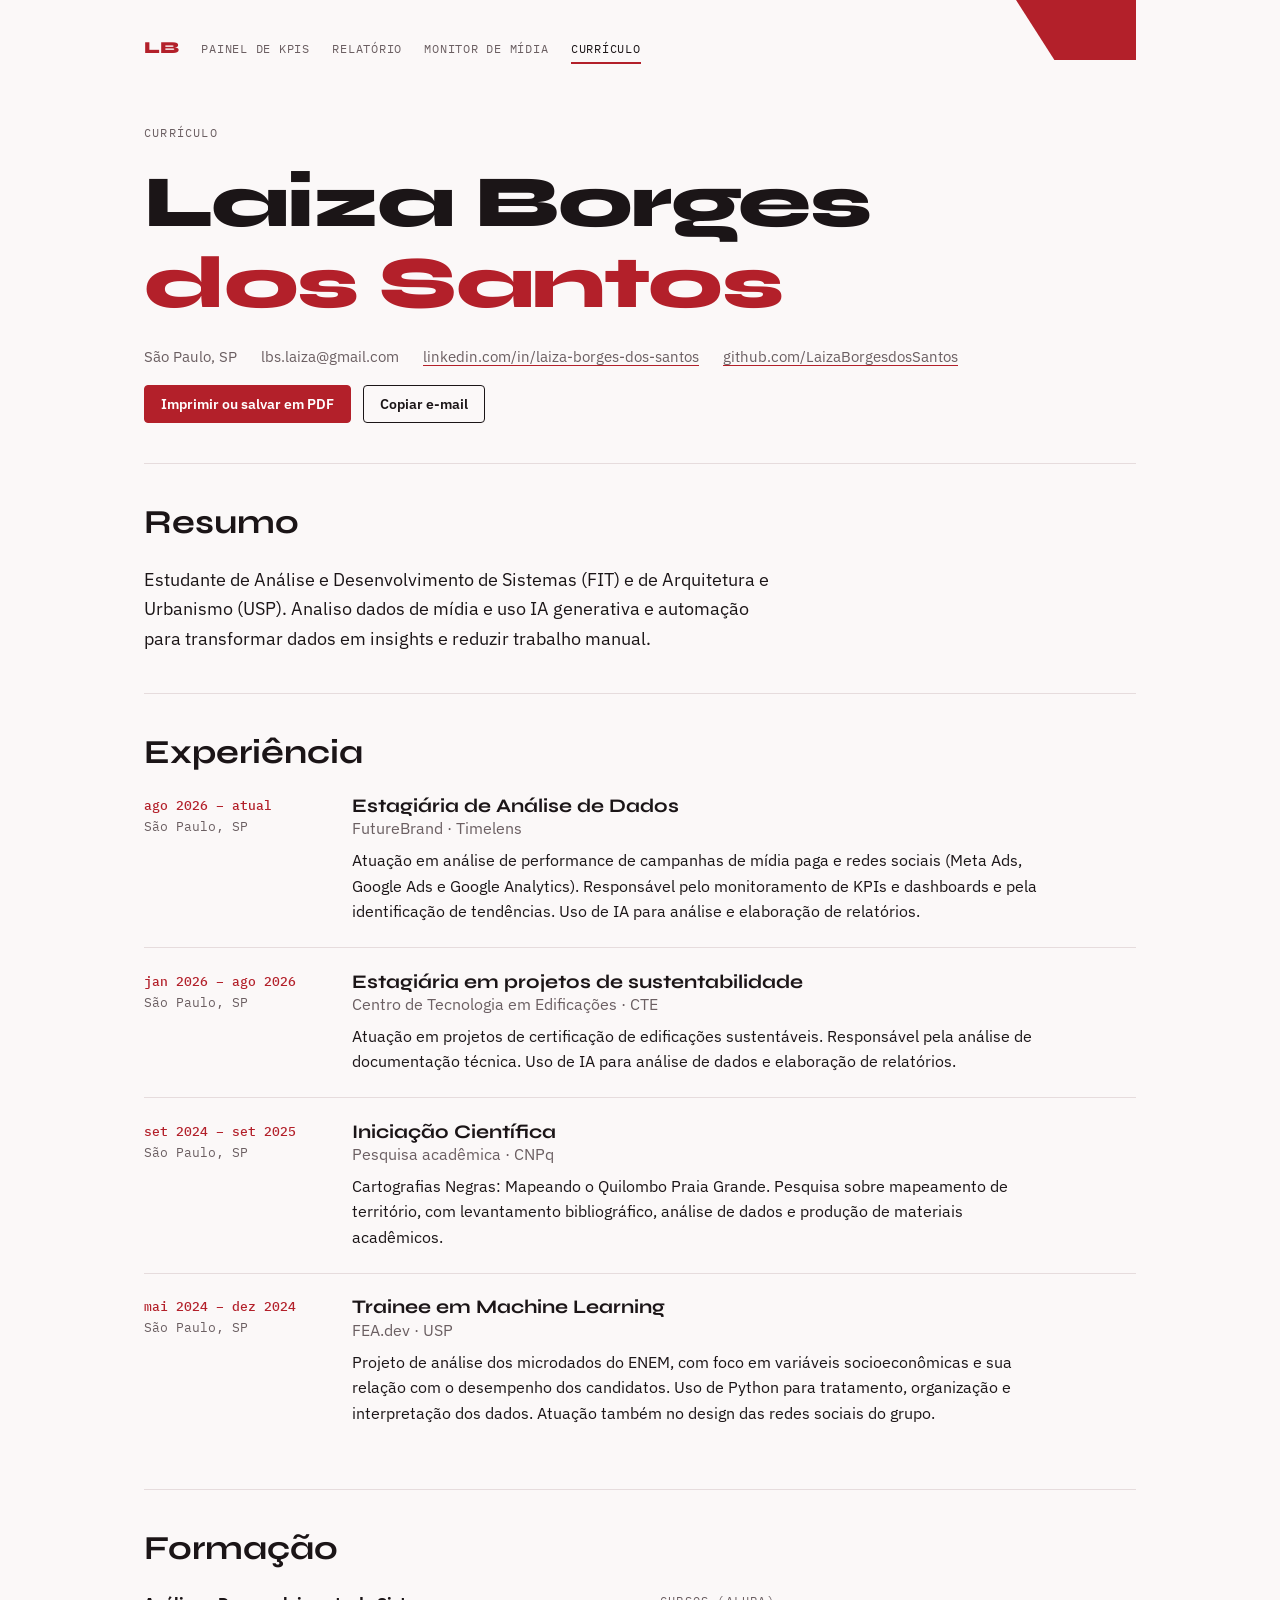
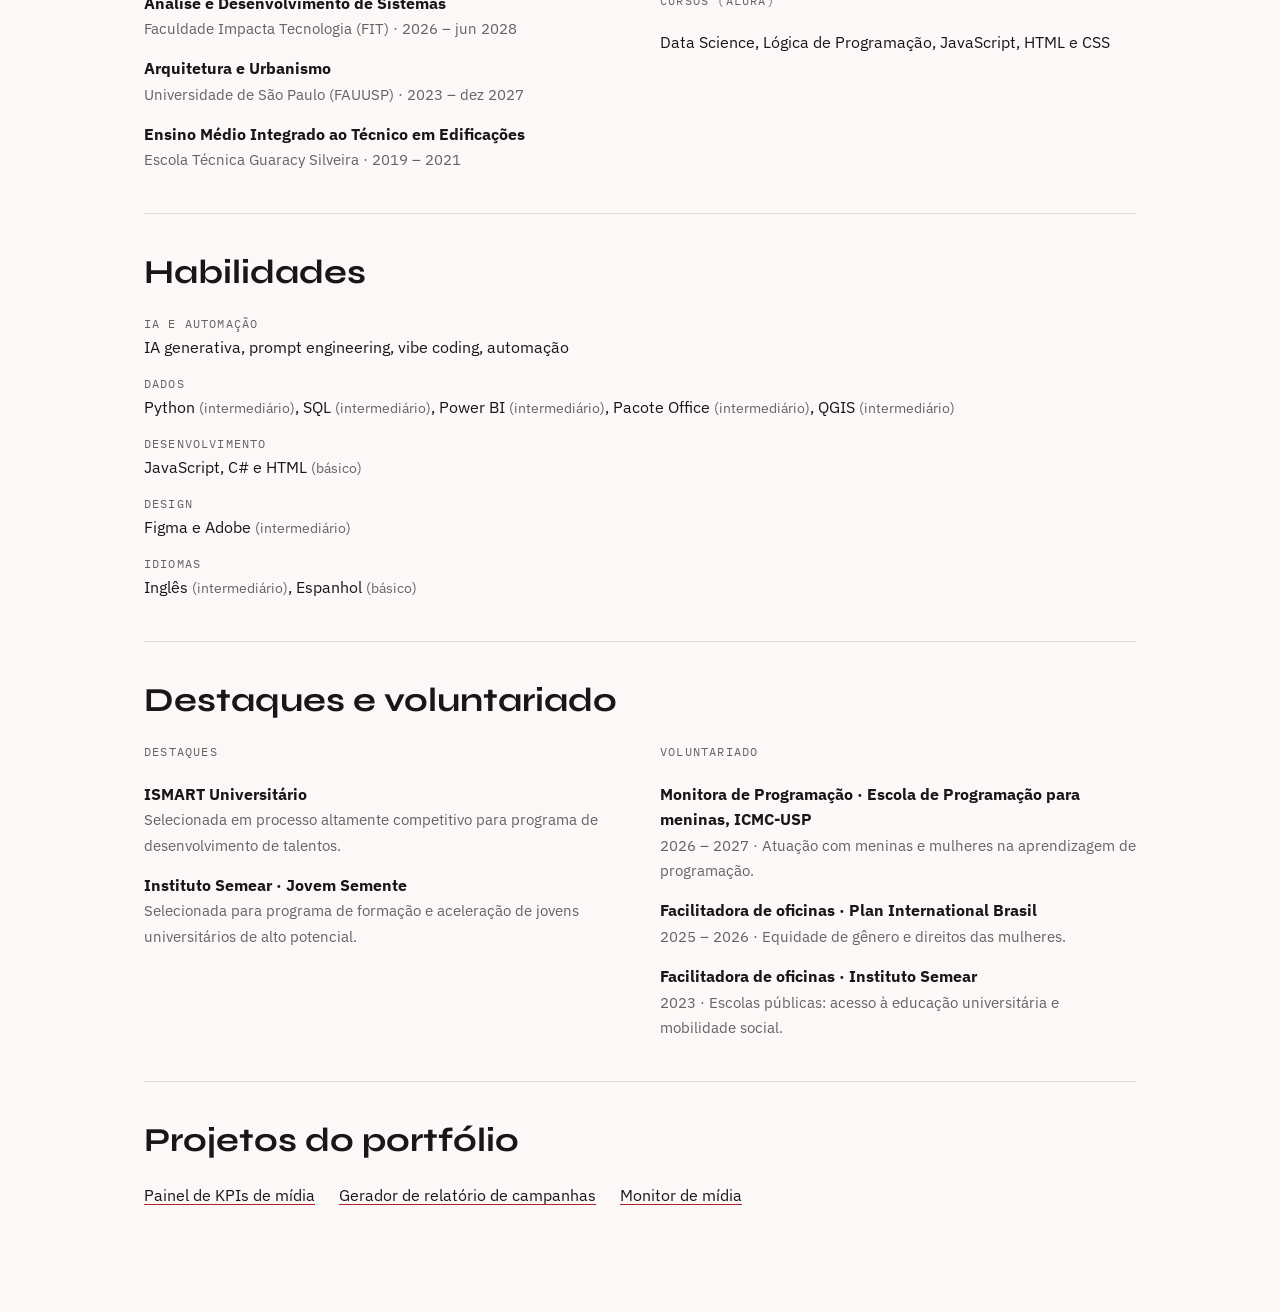
==== curriculo.html @ 06bbf86e "Add files via upload" ====
<!doctype html>
<html lang="pt-BR">
<head>
<meta charset="utf-8">
<meta name="viewport" content="width=device-width,initial-scale=1,viewport-fit=cover">
<title>Currículo · Laiza Borges dos Santos</title>
<meta name="description" content="Currículo de Laiza Borges dos Santos: experiência em análise de dados de mídia, formação em ADS (FIT) e Arquitetura e Urbanismo (USP), habilidades, destaques e voluntariado.">
<meta property="og:type" content="profile">
<meta property="og:title" content="Currículo · Laiza Borges dos Santos">
<meta property="og:description" content="Experiência, formação, habilidades, destaques e voluntariado.">
<meta name="theme-color" content="#B3202A">
<link rel="icon" href="data:image/svg+xml,%3Csvg xmlns='http://www.w3.org/2000/svg' viewBox='0 0 32 32'%3E%3Crect width='32' height='32' rx='6' fill='%23B3202A'/%3E%3Ctext x='16' y='22' font-family='sans-serif' font-size='16' font-weight='700' text-anchor='middle' fill='white'%3ELB%3C/text%3E%3C/svg%3E">
<link rel="preconnect" href="https://fonts.googleapis.com">
<link rel="preconnect" href="https://fonts.gstatic.com" crossorigin>
<link href="https://fonts.googleapis.com/css2?family=IBM+Plex+Mono:wght@400;500&family=IBM+Plex+Sans:wght@400;500;600&family=Syne:wght@600;700;800&display=swap" rel="stylesheet">
<link rel="stylesheet" href="style.css">
</head>
<body>
<div class="page">
  <div class="corner" aria-hidden="true"></div>

  <nav class="nav" aria-label="Principal">
    <a class="brand" href="index.html">LB</a>
    <a href="painel.html">Painel de KPIs</a>
    <a href="relatorio.html">Relatório</a>
    <a href="monitor.html">Monitor de mídia</a>
    <a href="curriculo.html" aria-current="page">Currículo</a>
  </nav>

  <header class="hero">
    <p class="label">Currículo</p>
    <h1>Laiza Borges <span>dos Santos</span></h1>
    <div class="cv-top">
      <p class="cv-contact">
        <span>São Paulo, SP</span>
        <span id="email">lbs.laiza@gmail.com</span>
        <a href="https://www.linkedin.com/in/laiza-borges-dos-santos" target="_blank" rel="noopener">linkedin.com/in/laiza-borges-dos-santos</a>
        <a href="https://github.com/LaizaBorgesdosSantos" target="_blank" rel="noopener">github.com/LaizaBorgesdosSantos</a>
      </p>
      <div class="actions noprint">
        <button type="button" id="print" class="primary">Imprimir ou salvar em PDF</button>
        <button type="button" id="copy">Copiar e-mail</button>
        <span class="legend" id="copy-msg" role="status"></span>
      </div>
    </div>
  </header>

  <section id="resumo">
    <h2>Resumo</h2>
    <p class="lead">Estudante de Análise e Desenvolvimento de Sistemas (FIT) e de Arquitetura e Urbanismo (USP). Analiso dados de mídia e uso IA generativa e automação para transformar dados em insights e reduzir trabalho manual.</p>
  </section>

  <section id="experiencia">
    <h2>Experiência</h2>
    <div class="timeline">
      <article class="job">
        <div class="when"><strong>ago 2026 – atual</strong>São Paulo, SP</div>
        <div>
          <h3>Estagiária de Análise de Dados</h3>
          <p class="org">FutureBrand · Timelens</p>
          <p class="d">Atuação em análise de performance de campanhas de mídia paga e redes sociais (Meta Ads, Google Ads e Google Analytics). Responsável pelo monitoramento de KPIs e dashboards e pela identificação de tendências. Uso de IA para análise e elaboração de relatórios.</p>
        </div>
      </article>
      <article class="job">
        <div class="when"><strong>jan 2026 – ago 2026</strong>São Paulo, SP</div>
        <div>
          <h3>Estagiária em projetos de sustentabilidade</h3>
          <p class="org">Centro de Tecnologia em Edificações · CTE</p>
          <p class="d">Atuação em projetos de certificação de edificações sustentáveis. Responsável pela análise de documentação técnica. Uso de IA para análise de dados e elaboração de relatórios.</p>
        </div>
      </article>
      <article class="job">
        <div class="when"><strong>set 2024 – set 2025</strong>São Paulo, SP</div>
        <div>
          <h3>Iniciação Científica</h3>
          <p class="org">Pesquisa acadêmica · CNPq</p>
          <p class="d">Cartografias Negras: Mapeando o Quilombo Praia Grande. Pesquisa sobre mapeamento de território, com levantamento bibliográfico, análise de dados e produção de materiais acadêmicos.</p>
        </div>
      </article>
      <article class="job">
        <div class="when"><strong>mai 2024 – dez 2024</strong>São Paulo, SP</div>
        <div>
          <h3>Trainee em Machine Learning</h3>
          <p class="org">FEA.dev · USP</p>
          <p class="d">Projeto de análise dos microdados do ENEM, com foco em variáveis socioeconômicas e sua relação com o desempenho dos candidatos. Uso de Python para tratamento, organização e interpretação dos dados. Atuação também no design das redes sociais do grupo.</p>
        </div>
      </article>
    </div>
  </section>

  <section id="formacao">
    <h2>Formação</h2>
    <div class="two">
      <ul class="plain">
        <li><strong>Análise e Desenvolvimento de Sistemas</strong><span>Faculdade Impacta Tecnologia (FIT) · 2026 – jun 2028</span></li>
        <li><strong>Arquitetura e Urbanismo</strong><span>Universidade de São Paulo (FAUUSP) · 2023 – dez 2027</span></li>
        <li><strong>Ensino Médio Integrado ao Técnico em Edificações</strong><span>Escola Técnica Guaracy Silveira · 2019 – 2021</span></li>
      </ul>
      <div>
        <p class="label">Cursos (Alura)</p>
        <p>Data Science, Lógica de Programação, JavaScript, HTML e CSS</p>
      </div>
    </div>
  </section>

  <section id="habilidades">
    <h2>Habilidades</h2>
    <dl class="rows">
      <div><dt>IA e automação</dt><dd>IA generativa, prompt engineering, vibe coding, automação</dd></div>
      <div><dt>Dados</dt><dd>Python <span class="lvl">(intermediário)</span>, SQL <span class="lvl">(intermediário)</span>, Power BI <span class="lvl">(intermediário)</span>, Pacote Office <span class="lvl">(intermediário)</span>, QGIS <span class="lvl">(intermediário)</span></dd></div>
      <div><dt>Desenvolvimento</dt><dd>JavaScript, C# e HTML <span class="lvl">(básico)</span></dd></div>
      <div><dt>Design</dt><dd>Figma e Adobe <span class="lvl">(intermediário)</span></dd></div>
      <div><dt>Idiomas</dt><dd>Inglês <span class="lvl">(intermediário)</span>, Espanhol <span class="lvl">(básico)</span></dd></div>
    </dl>
  </section>

  <section id="outras">
    <h2>Destaques e voluntariado</h2>
    <div class="two">
      <div>
        <p class="label">Destaques</p>
        <ul class="plain">
          <li><strong>ISMART Universitário</strong><span>Selecionada em processo altamente competitivo para programa de desenvolvimento de talentos.</span></li>
          <li><strong>Instituto Semear · Jovem Semente</strong><span>Selecionada para programa de formação e aceleração de jovens universitários de alto potencial.</span></li>
        </ul>
      </div>
      <div>
        <p class="label">Voluntariado</p>
        <ul class="plain">
          <li><strong>Monitora de Programação · Escola de Programação para meninas, ICMC-USP</strong><span>2026 – 2027 · Atuação com meninas e mulheres na aprendizagem de programação.</span></li>
          <li><strong>Facilitadora de oficinas · Plan International Brasil</strong><span>2025 – 2026 · Equidade de gênero e direitos das mulheres.</span></li>
          <li><strong>Facilitadora de oficinas · Instituto Semear</strong><span>2023 · Escolas públicas: acesso à educação universitária e mobilidade social.</span></li>
        </ul>
      </div>
    </div>
  </section>

  <section id="projetos" class="noprint">
    <h2>Projetos do portfólio</h2>
    <p class="links">
      <a href="painel.html">Painel de KPIs de mídia</a>
      <a href="relatorio.html">Gerador de relatório de campanhas</a>
      <a href="monitor.html">Monitor de mídia</a>
    </p>
  </section>
</div>

<script src="common.js"></script>
<script>
document.getElementById('print').addEventListener('click', function () { window.print(); });
</script>
</body>
</html>
---- style.css ----
/* Portfólio Laiza Borges: relatório de mídia em coluna única; vermelho só onde há decisão ou destaque. */
:root {
  --bg: #FBF8F8;
  --surface: #FFFFFF;
  --fg: #1B1517;
  --muted: #6B5F62;
  --line: #E6DCDD;
  --soft: #F4ECEC;
  --accent: #B3202A;
  --accent-fg: #FFFFFF;
  --good: #1F7A4D;
  --bad: #B3202A;
  --display: 'Syne', 'Trebuchet MS', sans-serif;
  --body: 'IBM Plex Sans', system-ui, -apple-system, 'Segoe UI', sans-serif;
  --mono: 'IBM Plex Mono', ui-monospace, 'SFMono-Regular', Menlo, monospace;
  color-scheme: light;
}
@media (prefers-color-scheme: dark) {
  :root:not([data-theme="light"]) {
    --bg: #141011; --surface: #1C1618; --fg: #F4ECEC; --muted: #A89B9E; --line: #32282B; --soft: #231C1E;
    --accent: #F0646C; --accent-fg: #1B1517; --good: #4FC08A; --bad: #F0646C;
    color-scheme: dark;
  }
}
:root[data-theme="dark"] {
  --bg: #141011; --surface: #1C1618; --fg: #F4ECEC; --muted: #A89B9E; --line: #32282B; --soft: #231C1E;
  --accent: #F0646C; --accent-fg: #1B1517; --good: #4FC08A; --bad: #F0646C;
  color-scheme: dark;
}

* { box-sizing: border-box; }
html { scroll-padding-top: env(safe-area-inset-top, 0px); }
body {
  margin: 0;
  background: var(--bg);
  color: var(--fg);
  font-family: var(--body);
  font-size: 16px;
  line-height: 1.6;
  padding-block: 2rem 4rem;
  padding-left: max(16px, env(safe-area-inset-left, 0px));
  padding-right: max(16px, env(safe-area-inset-right, 0px));
}
img { max-width: 100%; }
[hidden]:not([hidden=until-found i]) { display: none !important; }
.page { position: relative; max-width: 62rem; margin: 0 auto; }
.corner {
  position: absolute; top: -2rem; right: 0;
  width: clamp(4rem, 14vw, 7.5rem); aspect-ratio: 2 / 1;
  background: var(--accent);
  clip-path: polygon(0 0, 100% 0, 100% 100%, 32% 100%);
}
:focus-visible { outline: 2px solid var(--accent); outline-offset: 2px; }
a { color: var(--fg); text-decoration-color: var(--accent); text-underline-offset: 3px; }
a:hover { color: var(--accent); }

h1, h2, h3 { font-family: var(--display); line-height: 1.1; margin: 0; text-wrap: balance; }
p { margin: 0; }
.label {
  font-family: var(--mono); font-size: 0.75rem; letter-spacing: 0.1em;
  text-transform: uppercase; color: var(--muted);
}

/* Navegação */
.nav {
  display: flex; flex-wrap: wrap; align-items: center; gap: 0.35rem 1.4rem;
  padding-right: clamp(4.5rem, 16vw, 8.5rem);
  font-family: var(--mono); font-size: 0.78rem; letter-spacing: 0.06em; text-transform: uppercase;
}
.nav a { text-decoration: none; color: var(--muted); padding-block: 0.2rem; border-bottom: 2px solid transparent; }
.nav a:hover { color: var(--fg); }
.nav a[aria-current="page"] { color: var(--fg); border-bottom-color: var(--accent); }
.nav .brand { font-family: var(--display); font-weight: 800; font-size: 1.05rem; letter-spacing: 0; color: var(--accent); }

/* Hero */
.hero { padding-top: clamp(2rem, 7vw, 3.5rem); padding-bottom: 2.5rem; display: grid; gap: 1.25rem; }
h1 { font-size: clamp(2.4rem, 7.5vw, 4.6rem); font-weight: 800; letter-spacing: -0.02em; }
h1 span { color: var(--accent); }
.lead { max-width: 40rem; font-size: 1.15rem; }
.actions { display: flex; flex-wrap: wrap; gap: 0.75rem; }
.facts { display: grid; grid-template-columns: repeat(auto-fit, minmax(14rem, 1fr)); gap: 1.25rem 2rem; margin: 0.5rem 0 0; border-top: 1px solid var(--line); padding-top: 1.25rem; }
.facts div { min-width: 0; }
.facts dt { font-family: var(--mono); font-size: 0.72rem; letter-spacing: 0.1em; text-transform: uppercase; color: var(--muted); }
.facts dd { margin: 0.2rem 0 0; }

/* Seções */
section { border-top: 1px solid var(--line); padding-block: 2.5rem; display: grid; gap: 1.5rem; }
h2 { font-size: clamp(1.6rem, 4vw, 2.1rem); font-weight: 700; }
h3 { font-size: 1.2rem; font-weight: 700; }
.sub { max-width: 42rem; color: var(--muted); }
.back { font-family: var(--mono); font-size: 0.78rem; letter-spacing: 0.06em; text-transform: uppercase; }

/* Cartões de projeto */
.cards { display: grid; grid-template-columns: repeat(auto-fit, minmax(16rem, 1fr)); gap: 1rem; }
.card {
  display: grid; gap: 0.7rem; align-content: start; padding: 1.25rem;
  border: 1px solid var(--line); border-radius: 6px; background: var(--surface);
  text-decoration: none; color: var(--fg);
}
.card:hover { border-color: var(--accent); color: var(--fg); }
.card h3 { font-size: 1.3rem; }
.card p { color: var(--muted); font-size: 0.95rem; }
.card .go { font-family: var(--mono); font-size: 0.8rem; color: var(--accent); }

/* Projetos (páginas internas) */
.demo { gap: 1.75rem; }
.tag {
  display: inline-block; font-family: var(--mono); font-size: 0.72rem; letter-spacing: 0.08em; text-transform: uppercase;
  padding: 0.15rem 0.5rem; border: 1px solid var(--accent); color: var(--accent); border-radius: 3px; width: fit-content;
}
.scroll { overflow-x: auto; border: 1px solid var(--line); border-radius: 6px; background: var(--surface); }
table { width: 100%; min-width: 38rem; border-collapse: collapse; font-variant-numeric: tabular-nums; }
th, td { padding: 0.55rem 0.75rem; text-align: right; border-bottom: 1px solid var(--line); white-space: nowrap; }
tr:last-child th, tr:last-child td { border-bottom: 0; }
thead th { font-family: var(--mono); font-size: 0.7rem; letter-spacing: 0.08em; text-transform: uppercase; color: var(--muted); font-weight: 500; background: var(--soft); }
th:first-child, td:first-child { text-align: left; }
tbody th { font-weight: 600; }
tfoot td, tfoot th { font-weight: 600; background: var(--soft); border-bottom: 0; }
td.num { font-family: var(--mono); font-size: 0.9rem; }
input[type="number"] {
  width: 100%; min-width: 6.5rem; padding: 0.4rem 0.55rem; text-align: right;
  font-family: var(--mono); font-size: 0.9rem; color: var(--fg);
  background: var(--bg); border: 1px solid var(--line); border-radius: 4px;
}
input[type="number"]:hover { border-color: var(--muted); }
.pill {
  display: inline-block; margin-left: 0.5rem; font-family: var(--mono); font-size: 0.65rem; letter-spacing: 0.06em;
  text-transform: uppercase; padding: 0.05rem 0.4rem; border: 1px solid currentColor; border-radius: 999px; font-weight: 500; vertical-align: 0.1em;
}
.pill.good { color: var(--good); }
.pill.bad { color: var(--bad); }
.pill.neutral { color: var(--muted); }

.strip { display: grid; grid-template-columns: repeat(auto-fit, minmax(9.5rem, 1fr)); gap: 1rem; }
.strip div { border-left: 2px solid var(--line); padding-left: 0.9rem; min-width: 0; }
.strip .v { font-family: var(--display); font-size: 1.7rem; font-weight: 700; line-height: 1.15; overflow-wrap: anywhere; }

.chart-wrap { display: grid; gap: 0.75rem; }
.chart { display: grid; gap: 0.6rem; }
.bar-row { display: grid; grid-template-columns: 6.5rem 1fr 4.5rem; gap: 0.75rem; align-items: center; }
.bar-name { font-weight: 600; font-size: 0.95rem; }
.bar-val { font-family: var(--mono); font-size: 0.9rem; text-align: right; }
.track { position: relative; height: 1.5rem; background: var(--soft); border-radius: 3px; }
.bar { position: absolute; inset: 0 auto 0 0; border-radius: 3px; transition: width 0.3s ease; }
.bar.good { background: var(--good); }
.bar.bad { background: var(--bad); }
.be { position: absolute; top: -0.25rem; bottom: -0.25rem; width: 0; border-left: 2px dashed var(--fg); }
.legend { font-size: 0.85rem; color: var(--muted); }
.insight { border-left: 3px solid var(--accent); padding: 0.25rem 0 0.25rem 1rem; max-width: 46rem; }
.formulas { display: grid; grid-template-columns: repeat(auto-fit, minmax(15rem, 1fr)); gap: 0.4rem 2rem; font-family: var(--mono); font-size: 0.8rem; color: var(--muted); margin: 0; padding: 0; list-style: none; }

button, .btn {
  display: inline-block; font-family: var(--body); font-size: 0.9rem; font-weight: 600; line-height: 1.4; cursor: pointer;
  padding: 0.5rem 1rem; border-radius: 4px; border: 1px solid var(--fg); background: transparent; color: var(--fg); width: fit-content;
  text-decoration: none;
}
button:hover, .btn:hover { background: var(--fg); color: var(--bg); }
.btn.primary, button.primary { background: var(--accent); color: var(--accent-fg); border-color: var(--accent); }
.btn.primary:hover, button.primary:hover { background: var(--accent); color: var(--accent-fg); filter: brightness(1.1); }
button:disabled { opacity: 0.5; cursor: not-allowed; }

.steps { margin: 0; padding: 0; list-style: none; display: grid; gap: 0.6rem; counter-reset: step; max-width: 46rem; }
.steps li { counter-increment: step; position: relative; padding-left: 2rem; }
.steps li::before { content: counter(step); position: absolute; left: 0; top: 0; font-family: var(--mono); font-weight: 500; color: var(--accent); }

/* Gerador de relatório */
.controls { display: flex; flex-wrap: wrap; gap: 0.75rem; align-items: center; }
select {
  font-family: var(--body); font-size: 0.95rem; color: var(--fg); background: var(--surface);
  border: 1px solid var(--line); border-radius: 4px; padding: 0.5rem 0.75rem;
}
.out { border: 1px solid var(--line); border-radius: 6px; background: var(--surface); padding: 1rem 1.25rem; min-height: 9rem; max-width: 46rem; }
.out h4 { margin: 1rem 0 0.3rem; font-family: var(--mono); font-size: 0.75rem; letter-spacing: 0.1em; text-transform: uppercase; color: var(--accent); }
.out h4:first-child { margin-top: 0; }
.out p { margin: 0 0 0.5rem; }
.out ul { margin: 0 0 0.5rem; padding-left: 1.2rem; }
.out li { margin-bottom: 0.4rem; }
.out .ph { color: var(--muted); margin: 0; }
pre.prompt {
  margin: 0; padding: 1rem 1.25rem; max-width: 46rem; border: 1px solid var(--line); border-radius: 6px; background: var(--surface);
  font-family: var(--mono); font-size: 0.8rem; line-height: 1.55; white-space: pre-wrap; overflow-wrap: anywhere;
}

/* Monitor de mídia */
.mail-frame { border: 1px solid var(--line); border-radius: 6px; background: var(--surface); overflow: hidden; }
.mail-head { display: grid; gap: 0.35rem; padding: 0.9rem 1.1rem; background: var(--soft); border-bottom: 1px solid var(--line); font-size: 0.92rem; }
.mail-head .label { margin-right: 0.6rem; }
.mail-body { padding: 1.25rem 1.1rem; display: grid; gap: 1.1rem; }
.dist { display: flex; height: 0.9rem; border-radius: 3px; overflow: hidden; background: var(--soft); }
.dist span { display: block; height: 100%; }
.dist .good { background: var(--good); }
.dist .neutral { background: var(--muted); }
.dist .bad { background: var(--bad); }
.filters { display: flex; flex-wrap: wrap; gap: 0.5rem; }
.filters button { padding: 0.3rem 0.8rem; font-size: 0.85rem; }
.filters button[aria-pressed="true"] { background: var(--fg); color: var(--bg); }
.news-item { display: grid; grid-template-columns: 6.5rem 1fr; gap: 0.25rem 1rem; padding: 0.9rem 0; border-top: 1px solid var(--line); }
.news-item .pill { margin-left: 0; width: fit-content; height: fit-content; }
.news-item .t { font-weight: 600; }
.news-item .meta { font-family: var(--mono); font-size: 0.75rem; color: var(--muted); }
.news-item .why { color: var(--muted); font-size: 0.92rem; }

/* Experiência */
.timeline { display: grid; gap: 0; }
.job { display: grid; grid-template-columns: 11rem 1fr; gap: 0.5rem 2rem; padding-block: 1.4rem; border-top: 1px solid var(--line); }
.job:first-child { border-top: 0; padding-top: 0; }
.when { font-family: var(--mono); font-size: 0.82rem; color: var(--muted); }
.when strong { display: block; color: var(--accent); font-weight: 500; }
.job h3 { font-size: 1.2rem; font-weight: 700; }
.job .org { color: var(--muted); margin-bottom: 0.4rem; }
.job p.d { max-width: 44rem; }

/* Habilidades e formação */
.two { display: grid; grid-template-columns: repeat(auto-fit, minmax(18rem, 1fr)); gap: 2.5rem; }
.two > div { min-width: 0; display: grid; gap: 1.25rem; align-content: start; }
.rows { display: grid; gap: 0.9rem; margin: 0; }
.rows dt { font-family: var(--mono); font-size: 0.72rem; letter-spacing: 0.1em; text-transform: uppercase; color: var(--muted); }
.rows dd { margin: 0.1rem 0 0; }
.lvl { color: var(--muted); font-size: 0.9rem; }
ul.plain { margin: 0; padding: 0; list-style: none; display: grid; gap: 0.9rem; }
ul.plain li strong { display: block; }
ul.plain li span { color: var(--muted); font-size: 0.92rem; }

/* Contato */
.contact { gap: 1rem; }
.mail { display: flex; flex-wrap: wrap; gap: 0.75rem; align-items: center; }
.mail code { font-family: var(--mono); font-size: 1rem; overflow-wrap: anywhere; }
.links { display: flex; flex-wrap: wrap; gap: 0.4rem 1.5rem; }
.foot { font-size: 0.85rem; color: var(--muted); padding-top: 1rem; }

/* Currículo */
.cv-top { display: flex; flex-wrap: wrap; justify-content: space-between; gap: 1rem; align-items: end; }
.cv-contact { display: flex; flex-wrap: wrap; gap: 0.25rem 1.5rem; color: var(--muted); font-size: 0.95rem; }
.cv-contact a { color: var(--muted); }
.cv-contact a:hover { color: var(--accent); }

@media (max-width: 40rem) {
  .news-item { grid-template-columns: 1fr; }
  .job { grid-template-columns: 1fr; gap: 0.25rem; }
  .bar-row { grid-template-columns: 5rem 1fr 4rem; gap: 0.5rem; }
}
@media (prefers-reduced-motion: reduce) { .bar { transition: none; } }

@media print {
  :root:root:root {
    --bg: #fff; --surface: #fff; --fg: #000; --muted: #444; --line: #ccc; --soft: #f1f1f1; --accent: #B3202A;
    color-scheme: light;
  }
  .nav, .corner, .noprint, button, .btn { display: none !important; }
  body { padding: 0; font-size: 11pt; line-height: 1.45; }
  .page { max-width: none; }
  .hero { padding-top: 0; padding-bottom: 1rem; }
  h1 { font-size: 26pt; }
  section { padding-block: 1rem; gap: 0.9rem; break-inside: avoid-page; }
  .job { padding-block: 0.7rem; break-inside: avoid; }
  a { color: #000; text-decoration: none; }
}
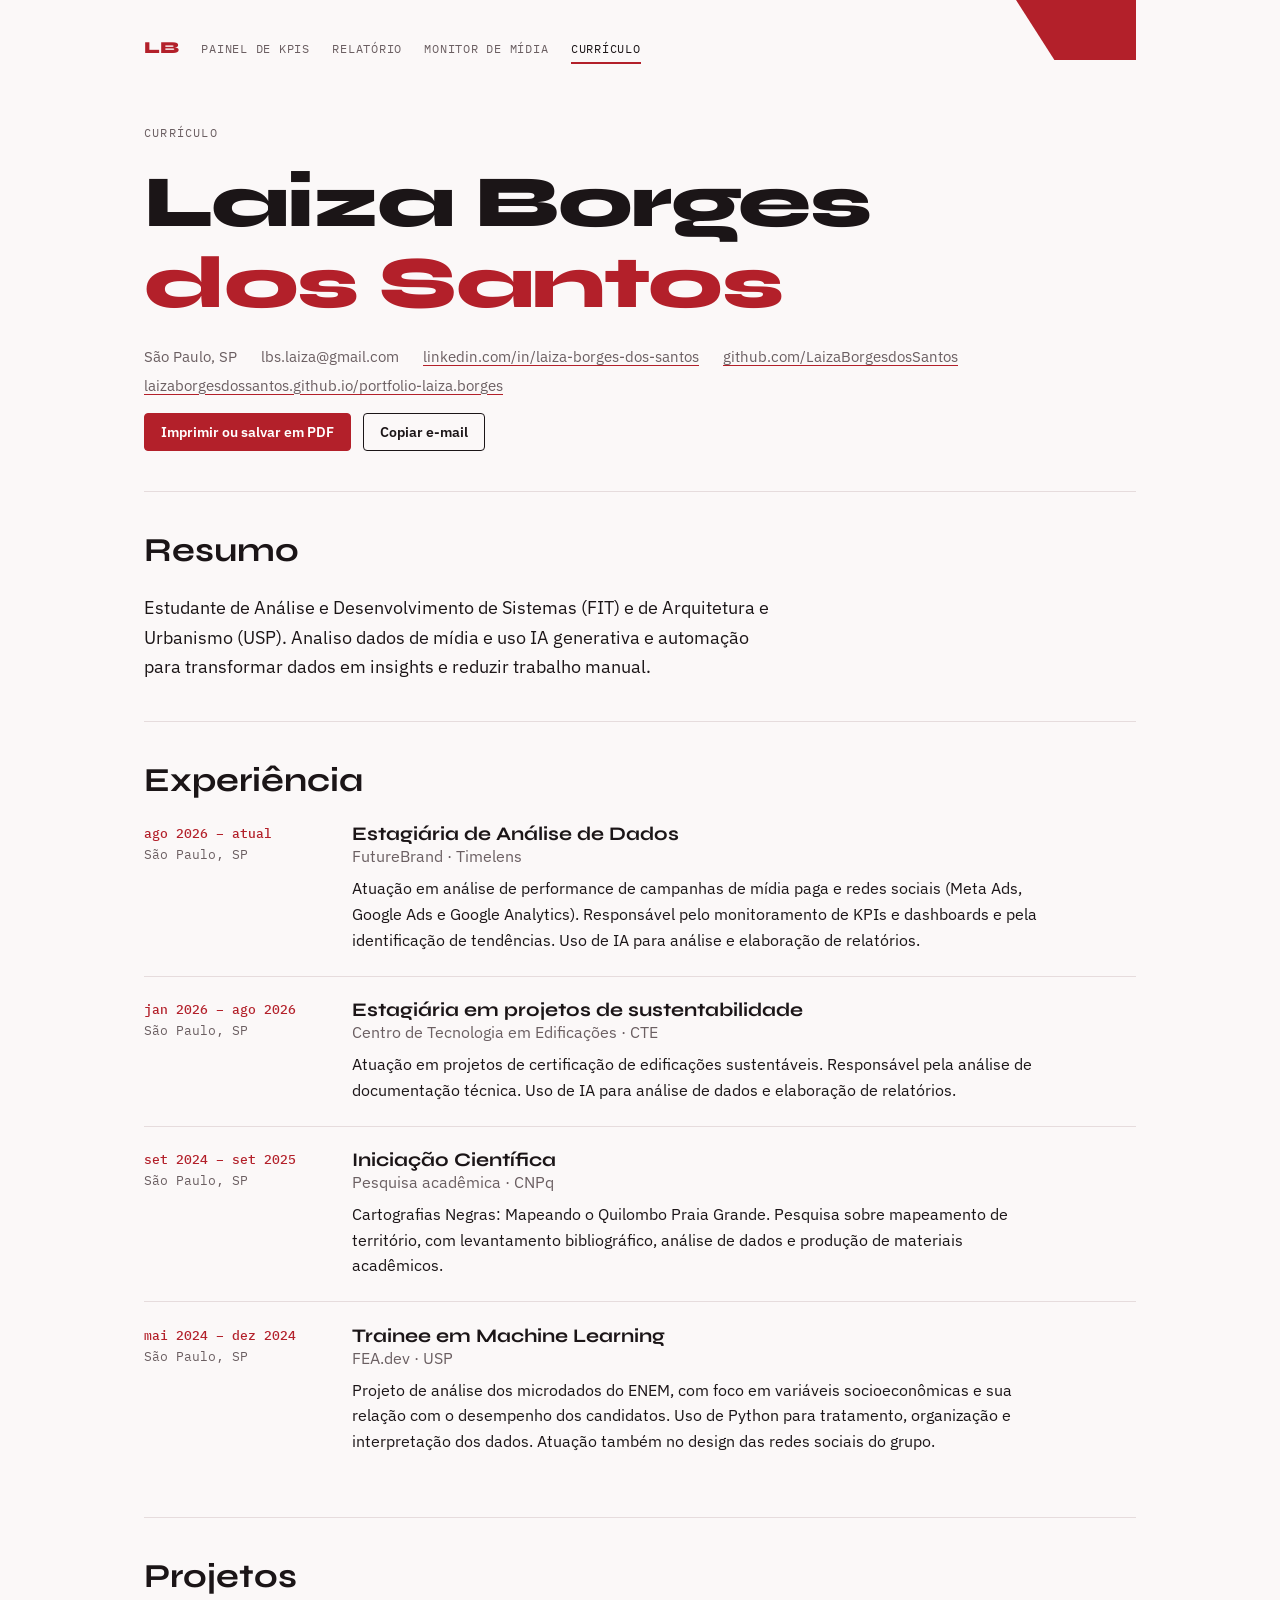
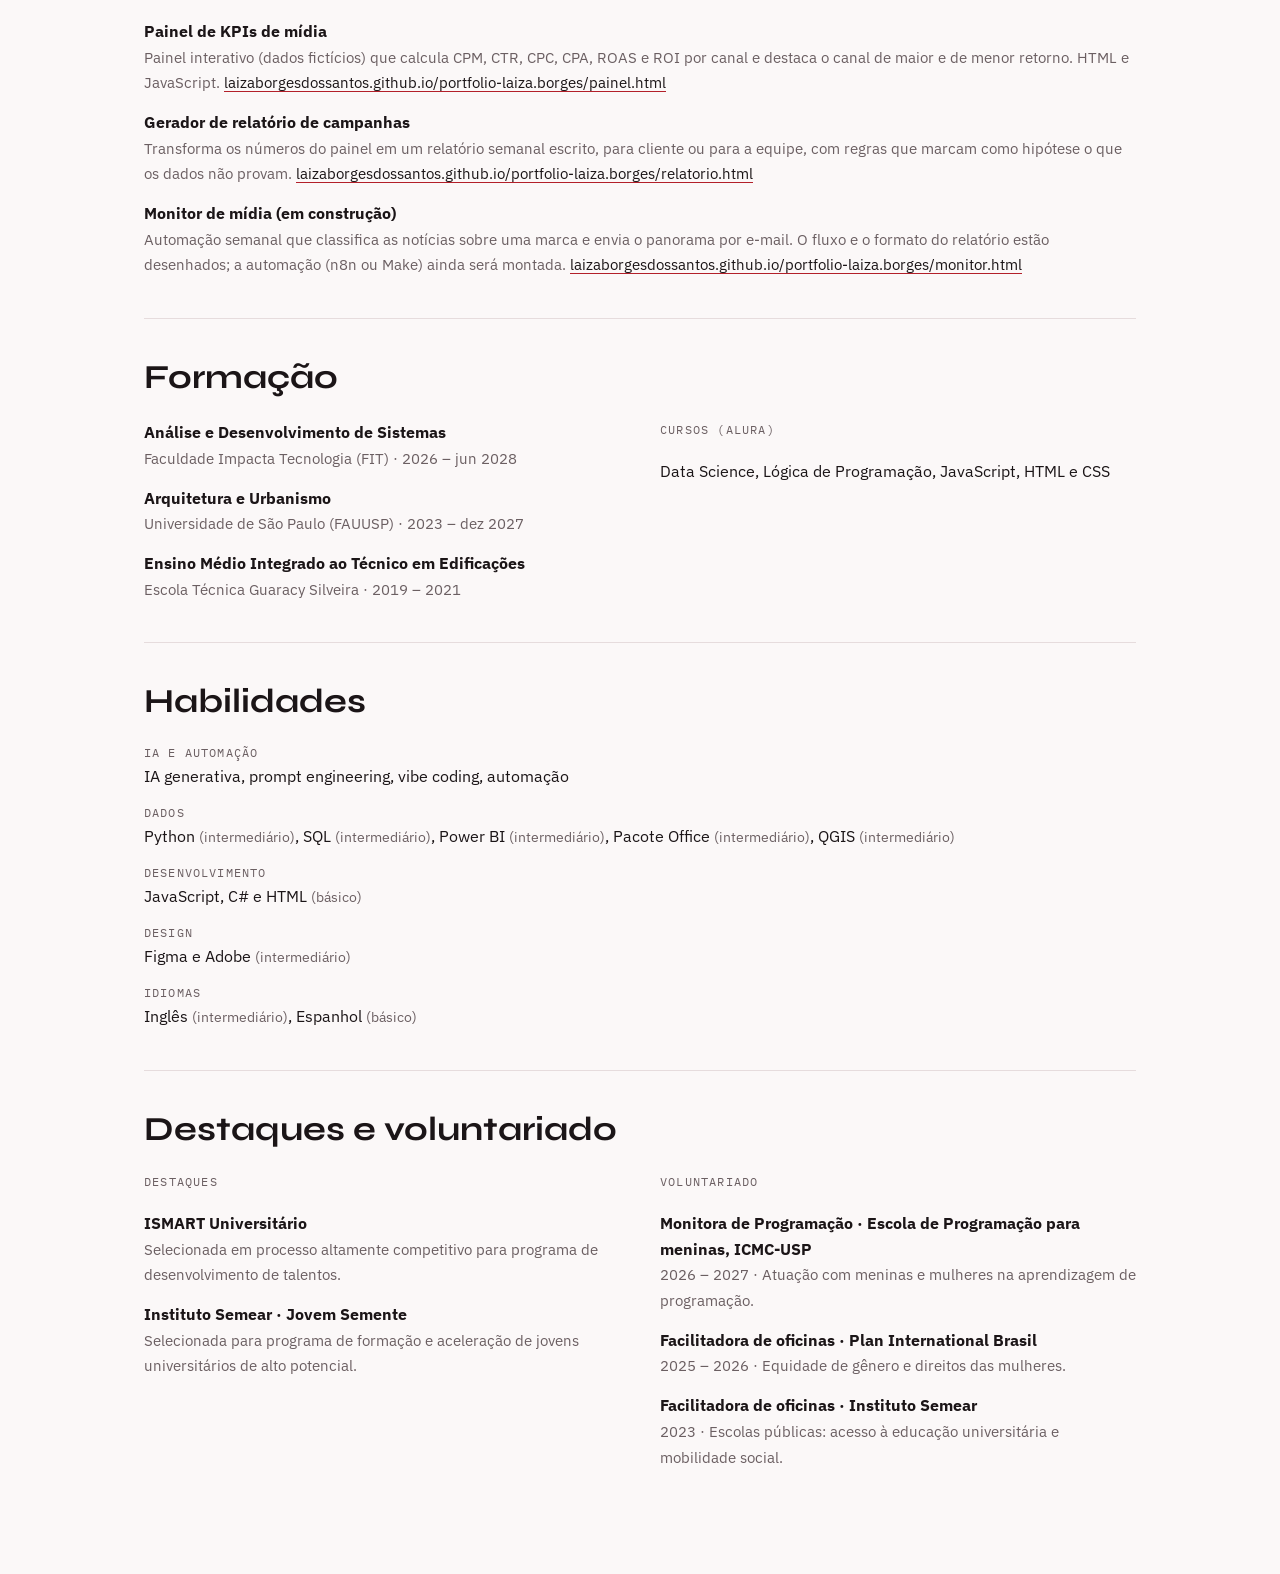
==== commit d0e6a0a8: "Add files via upload" ====
--- a/curriculo.html
+++ b/curriculo.html
@@ -36,6 +36,7 @@
         <span id="email">lbs.laiza@gmail.com</span>
         <a href="https://www.linkedin.com/in/laiza-borges-dos-santos" target="_blank" rel="noopener">linkedin.com/in/laiza-borges-dos-santos</a>
         <a href="https://github.com/LaizaBorgesdosSantos" target="_blank" rel="noopener">github.com/LaizaBorgesdosSantos</a>
+        <a href="https://laizaborgesdossantos.github.io/portfolio-laiza.borges/" target="_blank" rel="noopener">laizaborgesdossantos.github.io/portfolio-laiza.borges</a>
       </p>
       <div class="actions noprint">
         <button type="button" id="print" class="primary">Imprimir ou salvar em PDF</button>
@@ -88,6 +89,24 @@
     </div>
   </section>
 
+  <section id="projetos">
+    <h2>Projetos</h2>
+    <ul class="plain">
+      <li>
+        <strong>Painel de KPIs de mídia</strong>
+        <span>Painel interativo (dados fictícios) que calcula CPM, CTR, CPC, CPA, ROAS e ROI por canal e destaca o canal de maior e de menor retorno. HTML e JavaScript. <a href="https://laizaborgesdossantos.github.io/portfolio-laiza.borges/painel.html" target="_blank" rel="noopener">laizaborgesdossantos.github.io/portfolio-laiza.borges/painel.html</a></span>
+      </li>
+      <li>
+        <strong>Gerador de relatório de campanhas</strong>
+        <span>Transforma os números do painel em um relatório semanal escrito, para cliente ou para a equipe, com regras que marcam como hipótese o que os dados não provam. <a href="https://laizaborgesdossantos.github.io/portfolio-laiza.borges/relatorio.html" target="_blank" rel="noopener">laizaborgesdossantos.github.io/portfolio-laiza.borges/relatorio.html</a></span>
+      </li>
+      <li>
+        <strong>Monitor de mídia (em construção)</strong>
+        <span>Automação semanal que classifica as notícias sobre uma marca e envia o panorama por e-mail. O fluxo e o formato do relatório estão desenhados; a automação (n8n ou Make) ainda será montada. <a href="https://laizaborgesdossantos.github.io/portfolio-laiza.borges/monitor.html" target="_blank" rel="noopener">laizaborgesdossantos.github.io/portfolio-laiza.borges/monitor.html</a></span>
+      </li>
+    </ul>
+  </section>
+
   <section id="formacao">
     <h2>Formação</h2>
     <div class="two">
@@ -135,14 +154,6 @@
     </div>
   </section>
 
-  <section id="projetos" class="noprint">
-    <h2>Projetos do portfólio</h2>
-    <p class="links">
-      <a href="painel.html">Painel de KPIs de mídia</a>
-      <a href="relatorio.html">Gerador de relatório de campanhas</a>
-      <a href="monitor.html">Monitor de mídia</a>
-    </p>
-  </section>
 </div>
 
 <script src="common.js"></script>
